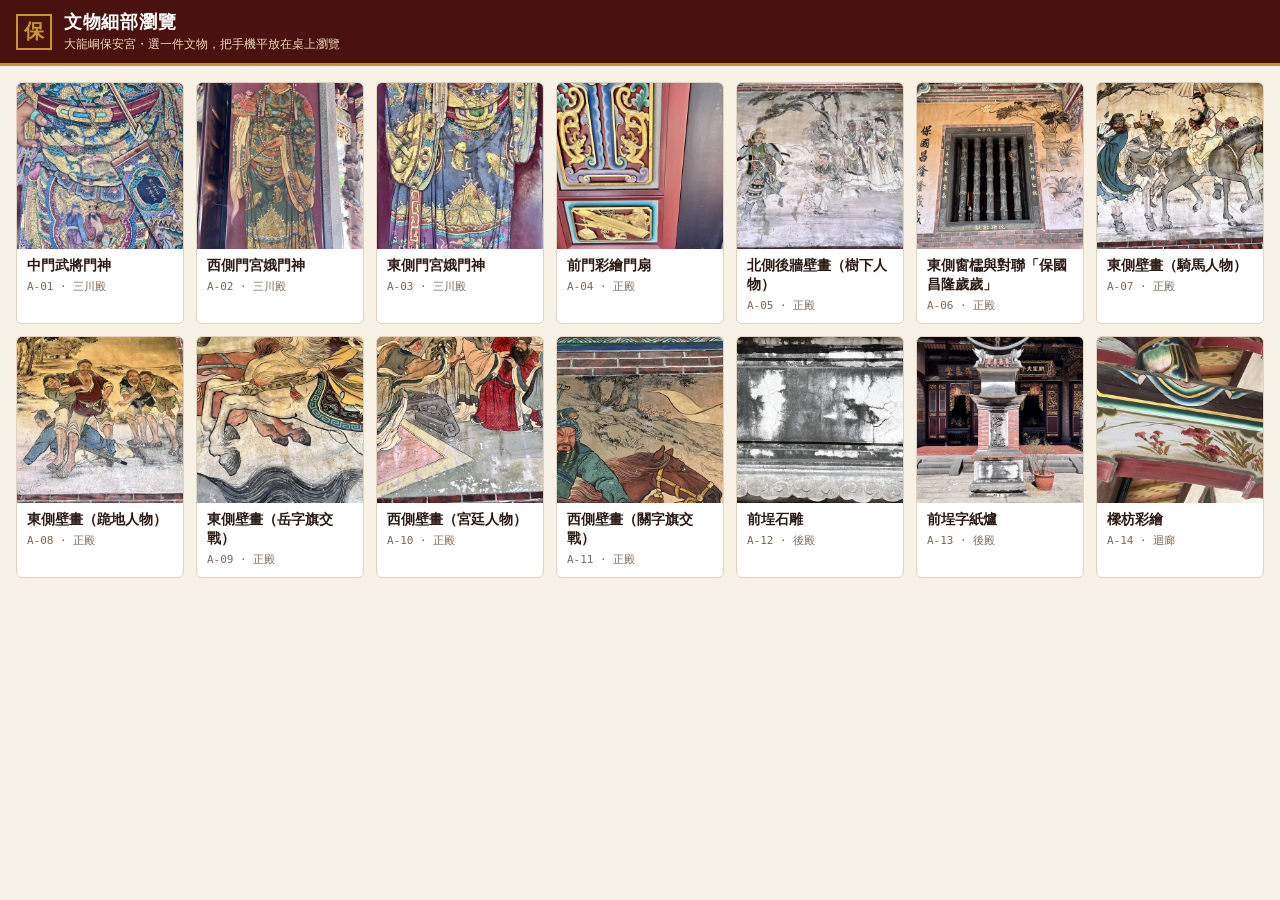
==== index.html @ f92fbed8 "新增文物細部瀏覽靜態頁 選 14 件文物之一，手機平放桌面後以螢幕當窗口瀏覽原圖細部： 滑動手機移動視窗、轉動時圖固定在桌面、拿起暫停追蹤，並支援拖曳與縮放。  Co-Authored-By: Cla" ====
<!doctype html>
<html lang="zh-Hant">
<head>
  <meta charset="utf-8" />
  <meta name="viewport" content="width=device-width, initial-scale=1, maximum-scale=1, user-scalable=no, viewport-fit=cover" />
  <meta name="theme-color" content="#4a120e" />
  <title>保安宮文物細部瀏覽</title>
  <link rel="stylesheet" href="window.css" />
</head>
<body>
  <!-- 1. 選文物 -->
  <section id="gallery" class="screen on" aria-labelledby="gallery-title">
    <header class="bar">
      <span class="mark serif">保</span>
      <div><h1 id="gallery-title" class="serif">文物細部瀏覽</h1><small>大龍峒保安宮・選一件文物，把手機平放在桌上瀏覽</small></div>
    </header>
    <div id="grid" class="grid" role="list"></div>
  </section>

  <!-- 2. 提示平放 -->
  <section id="prepare" class="screen" aria-labelledby="prepare-title">
    <header class="bar">
      <button class="back" data-back aria-label="返回文物清單">‹</button>
      <div><h1 id="prepare-title" class="serif"></h1><small id="prepare-sub"></small></div>
    </header>
    <div class="prepare-body">
      <img id="prepare-thumb" class="prepare-thumb" alt="" />
      <div class="hint">
        <div class="table" aria-hidden="true"><div class="phone"><i></i></div></div>
        <h2 class="serif" id="hint-title">把手機螢幕朝上，平放在桌面</h2>
        <p id="hint-text">放平之後，整張圖就像鋪在桌上。在桌面上滑動、轉動手機，螢幕就是看圖的窗口。</p>
        <div class="level" aria-hidden="true"><span id="bubble"></span></div>
        <p class="tilt mono" id="tilt-read">—</p>
        <div class="load"><span id="load-bar"></span></div>
        <p class="load-text mono" id="load-text">載入原圖…</p>
      </div>
      <div class="actions">
        <button class="btn primary" id="start">開始偵測</button>
        <button class="btn" id="manual">不用感測器，直接拖曳瀏覽</button>
      </div>
    </div>
  </section>

  <!-- 3. 平放瀏覽 -->
  <section id="viewer" class="screen viewer" aria-label="文物細部檢視">
    <canvas id="canvas"></canvas>
    <div class="hud top">
      <button class="back light" data-back aria-label="返回文物清單">‹</button>
      <div class="hud-title"><b class="serif" id="view-title"></b><small class="mono" id="view-sub"></small></div>
      <canvas id="minimap" class="minimap" aria-label="全圖位置"></canvas>
    </div>
    <div class="hud bottom">
      <span class="state mono" id="state">—</span>
      <div class="seg" role="group" aria-label="縮放">
        <button data-zoom="0.5">½×</button><button data-zoom="1" class="on">1:1</button><button data-zoom="2">2×</button>
      </div>
      <button class="btn sm" id="recenter">回中心</button>
      <button class="btn sm" id="settings-btn" aria-expanded="false">設定</button>
    </div>
    <div class="settings" id="settings" hidden>
      <label>移動靈敏度 <input id="gain" type="range" min="0.4" max="2.5" step="0.1" value="1" /><span class="mono" id="gain-read">1.0×</span></label>
      <label><input id="follow-rotate" type="checkbox" checked /> 轉動手機時圖跟著桌面固定</label>
      <label><input id="invert" type="checkbox" /> 移動方向反轉</label>
      <label><input id="invert-rotate" type="checkbox" /> 轉動方向反轉</label>
      <button class="btn sm" id="recalibrate">重新校準（保持不動 1 秒）</button>
    </div>
    <div class="lifted" id="lifted" hidden>
      <div class="table small" aria-hidden="true"><div class="phone"><i></i></div></div>
      <b class="serif">放回桌面以繼續</b><small>拿起時暫停追蹤，仍可用手指拖曳</small>
    </div>
    <div class="toast" id="toast" role="status" hidden></div>
  </section>

  <script src="window.js"></script>
</body>
</html>
---- window.css ----
:root {
  --lacquer: #4a120e;
  --vermilion: #a8261c;
  --gold: #c8962e;
  --paper: #f7f1e6;
  --paper-2: #efe4cf;
  --ink: #2a1a14;
  --muted: #7a6656;
  --line: #e0d2bb;
  --serif: "Noto Serif TC", "Songti TC", "PMingLiU", serif;
  --sans: "Noto Sans TC", "PingFang TC", "Microsoft JhengHei", system-ui, sans-serif;
  --mono: "IBM Plex Mono", ui-monospace, Menlo, Consolas, monospace;
}
* { box-sizing: border-box; }
html, body { margin: 0; height: 100%; background: var(--paper); color: var(--ink); font-family: var(--sans); -webkit-tap-highlight-color: transparent; }
body { overscroll-behavior: none; }
button { font: inherit; color: inherit; cursor: pointer; }
.serif { font-family: var(--serif); }
.mono { font-family: var(--mono); }

.screen { display: none; min-height: 100%; }
.screen.on { display: flex; flex-direction: column; }

.bar { position: sticky; top: 0; z-index: 2; display: flex; align-items: center; gap: 12px; padding: calc(10px + env(safe-area-inset-top)) 16px 10px; background: var(--lacquer); color: #fff; border-bottom: 3px solid var(--gold); }
.bar h1 { margin: 0; font-size: 18px; font-weight: 900; letter-spacing: .04em; }
.bar small { display: block; margin-top: 2px; font-size: 12px; color: #e9d6b8; }
.mark { display: grid; place-items: center; width: 36px; height: 36px; flex: none; border: 2px solid var(--gold); color: var(--gold); font-size: 20px; font-weight: 900; }
.back { width: 36px; height: 36px; flex: none; border: 1px solid rgba(255,255,255,.35); background: transparent; color: #fff; font-size: 24px; line-height: 1; border-radius: 4px; }

.grid { display: grid; grid-template-columns: repeat(auto-fill, minmax(150px, 1fr)); gap: 12px; padding: 16px; padding-bottom: calc(16px + env(safe-area-inset-bottom)); }
.card { display: flex; flex-direction: column; padding: 0; overflow: hidden; text-align: left; background: #fff; border: 1px solid var(--line); border-radius: 6px; }
.card:active, .card:focus-visible { border-color: var(--vermilion); outline: 2px solid var(--vermilion); outline-offset: 1px; }
.card img { width: 100%; aspect-ratio: 1; object-fit: cover; background: var(--paper-2); }
.card span { padding: 8px 10px 10px; }
.card b { display: block; font-family: var(--serif); font-size: 14px; line-height: 1.35; }
.card small { display: block; margin-top: 3px; color: var(--muted); font-family: var(--mono); font-size: 11px; }

.prepare-body { flex: 1; display: flex; flex-direction: column; align-items: center; gap: 14px; padding: 16px; padding-bottom: calc(16px + env(safe-area-inset-bottom)); }
.prepare-thumb { width: min(220px, 60vw); max-height: 30vh; object-fit: contain; border: 1px solid var(--line); background: #fff; }
.hint { width: 100%; max-width: 420px; text-align: center; }
.hint h2 { margin: 10px 0 6px; font-size: 18px; }
.hint p { margin: 0; font-size: 13px; line-height: 1.6; color: var(--muted); }
.hint.ready h2 { color: #2f7a3a; }

.table { position: relative; width: 150px; height: 64px; margin: 0 auto; perspective: 300px; }
.table::after { content: ""; position: absolute; left: 0; right: 0; bottom: 6px; height: 34px; background: linear-gradient(#d9c39d, #b99a6a); transform: rotateX(58deg); border-radius: 4px; }
.phone { position: absolute; left: 50%; bottom: 18px; z-index: 1; width: 30px; height: 54px; margin-left: -15px; border: 3px solid var(--lacquer); border-radius: 6px; background: #fff; transform-origin: 50% 100%; animation: lay 2.6s ease-in-out infinite; }
.phone i { position: absolute; inset: 5px 3px; background: linear-gradient(135deg, var(--gold), var(--vermilion)); opacity: .55; }
@keyframes lay { 0%, 20% { transform: rotateX(0deg) translateY(-6px); } 60%, 100% { transform: rotateX(72deg) translateY(10px); } }
.table.small { transform: scale(.8); }

.level { position: relative; width: 96px; height: 96px; margin: 14px auto 4px; border-radius: 50%; border: 2px solid var(--line); background: radial-gradient(circle, #fff 0 13px, transparent 14px), radial-gradient(circle, transparent 0 13px, var(--line) 14px 15px, transparent 16px), var(--paper-2); }
.level span { position: absolute; left: 50%; top: 50%; width: 22px; height: 22px; margin: -11px; border-radius: 50%; background: var(--vermilion); box-shadow: 0 0 0 3px rgba(168,38,28,.18); transition: background .2s; }
.hint.ready .level span { background: #2f7a3a; box-shadow: 0 0 0 3px rgba(47,122,58,.2); }
.tilt { font-size: 11px !important; }
.load { height: 4px; margin: 14px auto 4px; max-width: 260px; background: var(--line); border-radius: 2px; overflow: hidden; }
.load span { display: block; width: 0; height: 100%; background: var(--gold); transition: width .2s; }
.load-text { font-size: 11px !important; }

.actions { display: flex; flex-direction: column; gap: 8px; width: 100%; max-width: 320px; margin-top: auto; }
.btn { min-height: 44px; padding: 0 16px; border: 1px solid var(--line); background: #fff; border-radius: 4px; font-size: 15px; }
.btn.primary { background: var(--vermilion); border-color: var(--vermilion); color: #fff; font-weight: 700; }
.btn.sm { min-height: 36px; padding: 0 12px; font-size: 13px; }
.btn:disabled { opacity: .5; cursor: default; }

.viewer.on { position: fixed; inset: 0; display: block; background: #1b0f0b; touch-action: none; }
#canvas { position: absolute; inset: 0; width: 100%; height: 100%; touch-action: none; }
.hud { position: absolute; left: 0; right: 0; z-index: 2; display: flex; align-items: center; gap: 8px; padding: 8px 12px; pointer-events: none; }
.hud > * { pointer-events: auto; }
.hud.top { top: 0; padding-top: calc(8px + env(safe-area-inset-top)); background: linear-gradient(rgba(27,15,11,.78), rgba(27,15,11,0)); color: #fff; align-items: flex-start; }
.hud.bottom { bottom: 0; padding-bottom: calc(10px + env(safe-area-inset-bottom)); background: linear-gradient(rgba(27,15,11,0), rgba(27,15,11,.8)); color: #fff; flex-wrap: wrap; }
.back.light { background: rgba(0,0,0,.25); }
.hud-title { flex: 1; min-width: 0; }
.hud-title b { display: block; font-size: 15px; white-space: nowrap; overflow: hidden; text-overflow: ellipsis; }
.hud-title small { font-size: 11px; color: #e9d6b8; }
.minimap { width: 84px; height: 84px; flex: none; border: 1px solid rgba(255,255,255,.5); background: rgba(0,0,0,.3); border-radius: 4px; }
.state { flex: 1 0 100%; font-size: 11px; color: #f3e3c8; text-shadow: 0 1px 2px #000, 0 0 6px rgba(0,0,0,.8); }
.seg { display: inline-flex; border: 1px solid rgba(255,255,255,.4); border-radius: 4px; overflow: hidden; }
.seg button { min-width: 44px; min-height: 36px; border: 0; background: rgba(0,0,0,.25); color: #fff; font-size: 13px; }
.seg button.on { background: var(--vermilion); }
.hud .btn.sm { background: rgba(0,0,0,.25); border-color: rgba(255,255,255,.4); color: #fff; }

.settings { position: absolute; right: 12px; bottom: calc(96px + env(safe-area-inset-bottom)); z-index: 3; display: flex; flex-direction: column; gap: 12px; width: min(300px, calc(100% - 24px)); padding: 14px; background: var(--paper); border: 1px solid var(--line); border-radius: 6px; font-size: 13px; box-shadow: 0 8px 24px rgba(0,0,0,.3); }
.settings label { display: flex; align-items: center; gap: 8px; }
.settings input[type=range] { flex: 1; accent-color: var(--vermilion); }
.settings input[type=checkbox] { width: 18px; height: 18px; accent-color: var(--vermilion); }

.lifted { position: absolute; inset: 0; z-index: 4; display: flex; flex-direction: column; align-items: center; justify-content: center; gap: 6px; background: rgba(27,15,11,.55); color: #fff; text-align: center; pointer-events: none; }
.lifted b { font-size: 18px; }
.lifted small { font-size: 12px; color: #e9d6b8; }
.lifted .phone { border-color: #fff; }
.lifted[hidden], .settings[hidden], .toast[hidden] { display: none; }

.toast { position: absolute; left: 50%; top: calc(76px + env(safe-area-inset-top)); z-index: 5; transform: translateX(-50%); max-width: calc(100% - 32px); padding: 8px 14px; background: var(--paper); color: var(--ink); border-left: 3px solid var(--gold); border-radius: 4px; font-size: 13px; box-shadow: 0 4px 14px rgba(0,0,0,.3); }

@media (prefers-reduced-motion: reduce) { .phone { animation: none; transform: rotateX(72deg) translateY(10px); } }
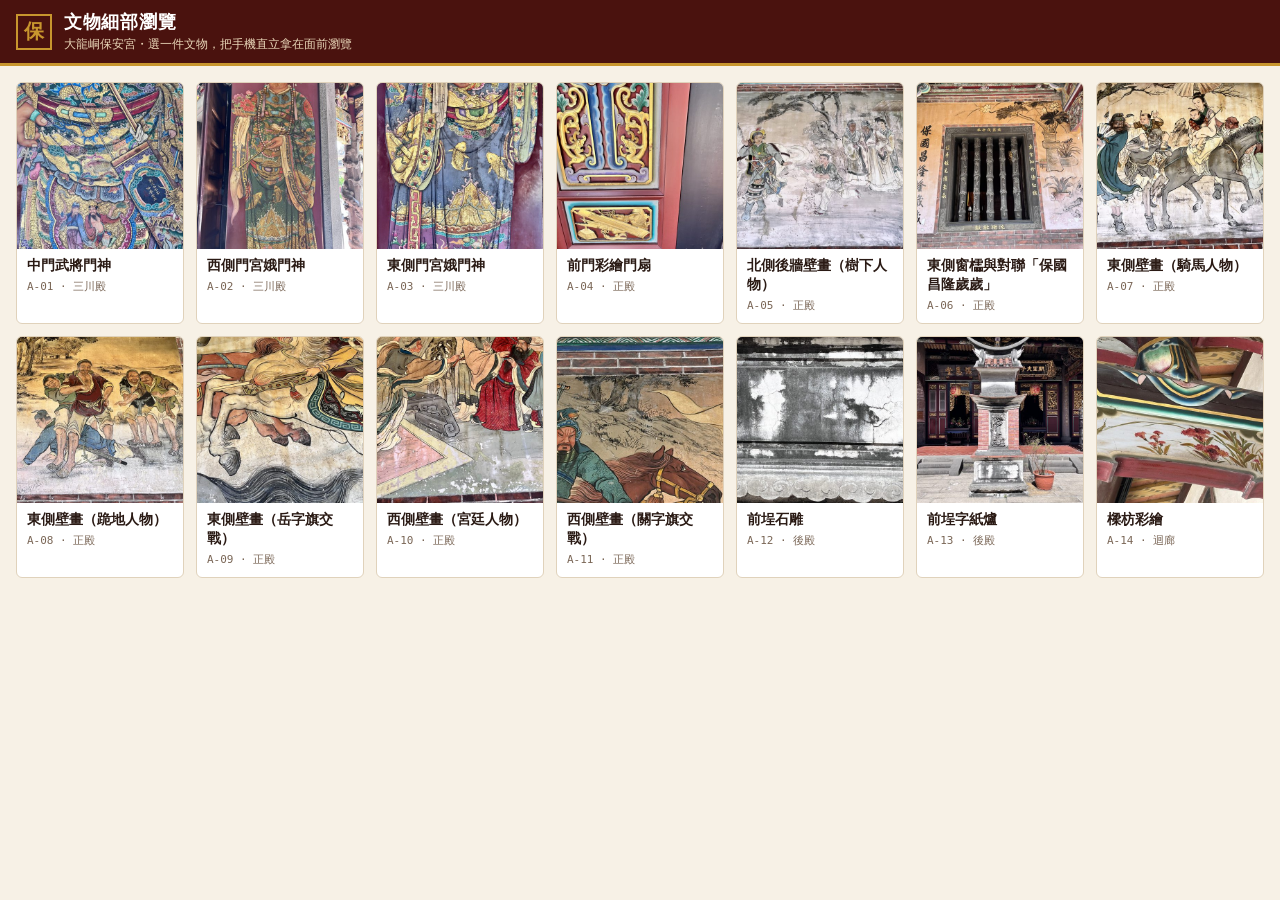
==== commit 4575261f: "改為直立瀏覽：轉動與仰俯手機移動視窗 - 不再平放桌面，改為直立拿在面前，像隔著手機看牆上的壁畫 - 左右轉、上下仰俯以陀螺儀方向計算，不再積分加速度，消除方向相反與停手後飄移 - 手機歪斜時以重力方" ====
--- a/index.html
+++ b/index.html
@@ -12,12 +12,12 @@
   <section id="gallery" class="screen on" aria-labelledby="gallery-title">
     <header class="bar">
       <span class="mark serif">保</span>
-      <div><h1 id="gallery-title" class="serif">文物細部瀏覽</h1><small>大龍峒保安宮・選一件文物，把手機平放在桌上瀏覽</small></div>
+      <div><h1 id="gallery-title" class="serif">文物細部瀏覽</h1><small>大龍峒保安宮・選一件文物，把手機直立拿在面前瀏覽</small></div>
     </header>
     <div id="grid" class="grid" role="list"></div>
   </section>
 
-  <!-- 2. 提示平放 -->
+  <!-- 2. 提示直立 -->
   <section id="prepare" class="screen" aria-labelledby="prepare-title">
     <header class="bar">
       <button class="back" data-back aria-label="返回文物清單">‹</button>
@@ -26,9 +26,9 @@
     <div class="prepare-body">
       <img id="prepare-thumb" class="prepare-thumb" alt="" />
       <div class="hint">
-        <div class="table" aria-hidden="true"><div class="phone"><i></i></div></div>
-        <h2 class="serif" id="hint-title">把手機螢幕朝上，平放在桌面</h2>
-        <p id="hint-text">放平之後，整張圖就像鋪在桌上。在桌面上滑動、轉動手機，螢幕就是看圖的窗口。</p>
+        <div class="stage" aria-hidden="true"><div class="phone"><i></i></div></div>
+        <h2 class="serif" id="hint-title">把手機直立拿在面前</h2>
+        <p id="hint-text">像隔著手機看牆上的壁畫。左右轉動、上下仰俯手機，螢幕就是看圖的窗口。</p>
         <div class="level" aria-hidden="true"><span id="bubble"></span></div>
         <p class="tilt mono" id="tilt-read">—</p>
         <div class="load"><span id="load-bar"></span></div>
@@ -41,7 +41,7 @@
     </div>
   </section>
 
-  <!-- 3. 平放瀏覽 -->
+  <!-- 3. 直立瀏覽 -->
   <section id="viewer" class="screen viewer" aria-label="文物細部檢視">
     <canvas id="canvas"></canvas>
     <div class="hud top">
@@ -58,15 +58,13 @@
       <button class="btn sm" id="settings-btn" aria-expanded="false">設定</button>
     </div>
     <div class="settings" id="settings" hidden>
-      <label>移動靈敏度 <input id="gain" type="range" min="0.4" max="2.5" step="0.1" value="1" /><span class="mono" id="gain-read">1.0×</span></label>
-      <label><input id="follow-rotate" type="checkbox" checked /> 轉動手機時圖跟著桌面固定</label>
+      <label>轉動靈敏度 <input id="gain" type="range" min="0.4" max="2.5" step="0.1" value="1" /><span class="mono" id="gain-read">1.0×</span></label>
+      <label><input id="follow-rotate" type="checkbox" checked /> 手機歪斜時圖保持正立</label>
       <label><input id="invert" type="checkbox" /> 移動方向反轉</label>
-      <label><input id="invert-rotate" type="checkbox" /> 轉動方向反轉</label>
-      <button class="btn sm" id="recalibrate">重新校準（保持不動 1 秒）</button>
     </div>
     <div class="lifted" id="lifted" hidden>
-      <div class="table small" aria-hidden="true"><div class="phone"><i></i></div></div>
-      <b class="serif">放回桌面以繼續</b><small>拿起時暫停追蹤，仍可用手指拖曳</small>
+      <div class="stage small" aria-hidden="true"><div class="phone"><i></i></div></div>
+      <b class="serif">把手機拿直以繼續</b><small>手機太平時暫停追蹤，仍可用手指拖曳</small>
     </div>
     <div class="toast" id="toast" role="status" hidden></div>
   </section>
--- a/window.css
+++ b/window.css
@@ -42,12 +42,12 @@
 .hint p { margin: 0; font-size: 13px; line-height: 1.6; color: var(--muted); }
 .hint.ready h2 { color: #2f7a3a; }
 
-.table { position: relative; width: 150px; height: 64px; margin: 0 auto; perspective: 300px; }
-.table::after { content: ""; position: absolute; left: 0; right: 0; bottom: 6px; height: 34px; background: linear-gradient(#d9c39d, #b99a6a); transform: rotateX(58deg); border-radius: 4px; }
-.phone { position: absolute; left: 50%; bottom: 18px; z-index: 1; width: 30px; height: 54px; margin-left: -15px; border: 3px solid var(--lacquer); border-radius: 6px; background: #fff; transform-origin: 50% 100%; animation: lay 2.6s ease-in-out infinite; }
+.stage { position: relative; width: 150px; height: 78px; margin: 0 auto; perspective: 300px; }
+.stage::before { content: ""; position: absolute; left: 22px; right: 22px; top: 0; bottom: 10px; border: 3px solid var(--gold); background: linear-gradient(135deg, #e8d5b0, #c9a679); opacity: .6; }
+.phone { position: absolute; left: 50%; bottom: 4px; z-index: 1; width: 30px; height: 54px; margin-left: -15px; border: 3px solid var(--lacquer); border-radius: 6px; background: #fff; transform-origin: 50% 100%; animation: stand 2.6s ease-in-out infinite; }
 .phone i { position: absolute; inset: 5px 3px; background: linear-gradient(135deg, var(--gold), var(--vermilion)); opacity: .55; }
-@keyframes lay { 0%, 20% { transform: rotateX(0deg) translateY(-6px); } 60%, 100% { transform: rotateX(72deg) translateY(10px); } }
-.table.small { transform: scale(.8); }
+@keyframes stand { 0%, 20% { transform: rotateX(70deg); } 60%, 100% { transform: rotateX(0deg); } }
+.stage.small { transform: scale(.8); }
 
 .level { position: relative; width: 96px; height: 96px; margin: 14px auto 4px; border-radius: 50%; border: 2px solid var(--line); background: radial-gradient(circle, #fff 0 13px, transparent 14px), radial-gradient(circle, transparent 0 13px, var(--line) 14px 15px, transparent 16px), var(--paper-2); }
 .level span { position: absolute; left: 50%; top: 50%; width: 22px; height: 22px; margin: -11px; border-radius: 50%; background: var(--vermilion); box-shadow: 0 0 0 3px rgba(168,38,28,.18); transition: background .2s; }
@@ -93,4 +93,4 @@
 
 .toast { position: absolute; left: 50%; top: calc(76px + env(safe-area-inset-top)); z-index: 5; transform: translateX(-50%); max-width: calc(100% - 32px); padding: 8px 14px; background: var(--paper); color: var(--ink); border-left: 3px solid var(--gold); border-radius: 4px; font-size: 13px; box-shadow: 0 4px 14px rgba(0,0,0,.3); }
 
-@media (prefers-reduced-motion: reduce) { .phone { animation: none; transform: rotateX(72deg) translateY(10px); } }
+@media (prefers-reduced-motion: reduce) { .phone { animation: none; transform: none; } }
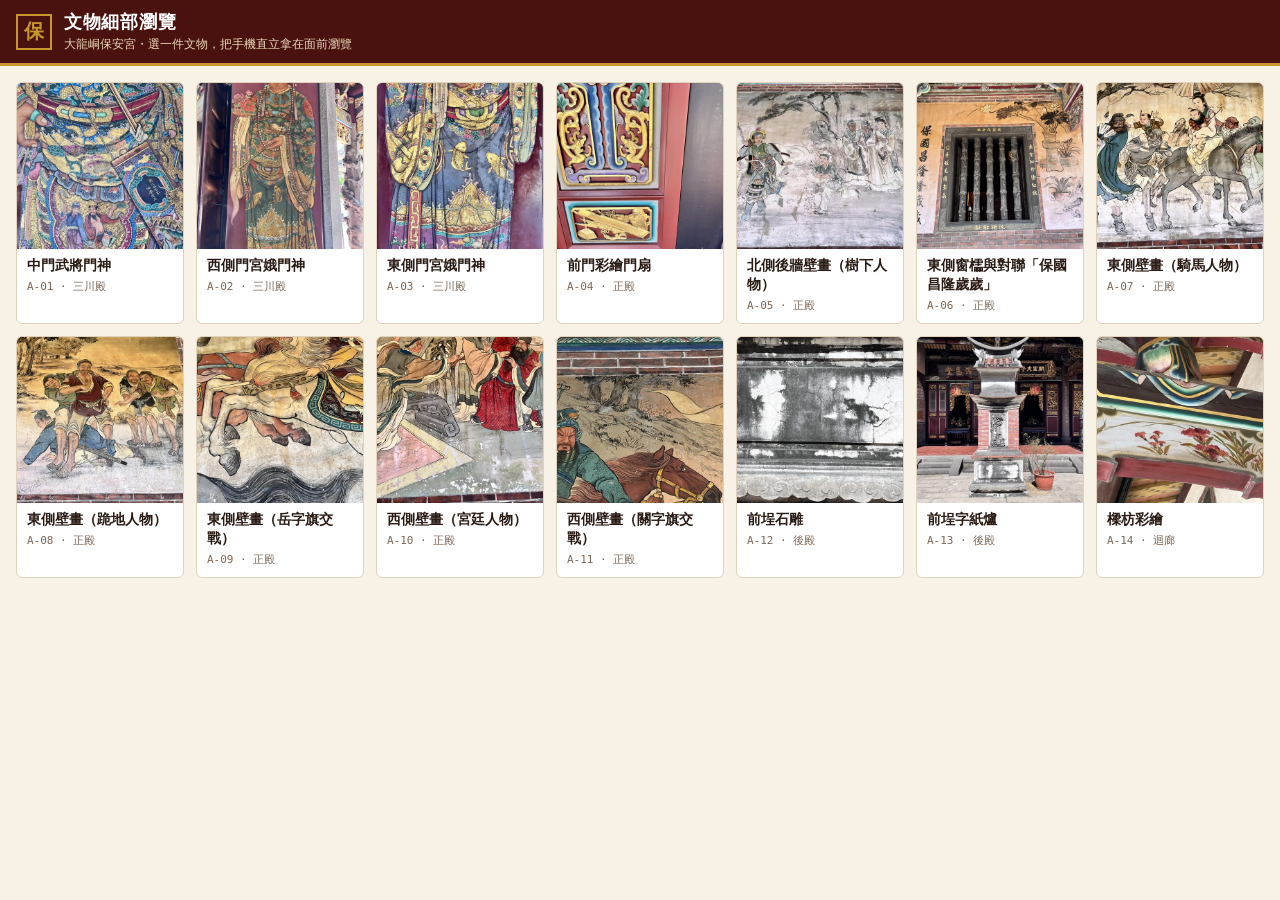
==== commit 1223a898: "新增病害標註疊圖：可切換類別並緩慢閃爍 Co-Authored-By: Claude Opus 5.5 <noreply@anthropic.com>" ====
--- a/index.html
+++ b/index.html
@@ -51,6 +51,7 @@
     </div>
     <div class="hud bottom">
       <span class="state mono" id="state">—</span>
+      <div class="seg masks" id="mask-group" role="radiogroup" aria-label="病害標註" hidden></div>
       <div class="seg" role="group" aria-label="縮放">
         <button data-zoom="0.5">½×</button><button data-zoom="1" class="on">1:1</button><button data-zoom="2">2×</button>
       </div>
--- a/window.css
+++ b/window.css
@@ -78,6 +78,14 @@
 .seg { display: inline-flex; border: 1px solid rgba(255,255,255,.4); border-radius: 4px; overflow: hidden; }
 .seg button { min-width: 44px; min-height: 36px; border: 0; background: rgba(0,0,0,.25); color: #fff; font-size: 13px; }
 .seg button.on { background: var(--vermilion); }
+.seg.masks { flex: 1 0 100%; max-width: max-content; }
+.seg.masks label { position: relative; display: inline-flex; align-items: center; gap: 5px; min-height: 36px; padding: 0 10px; background: rgba(0,0,0,.25); color: #fff; font-size: 13px; cursor: pointer; }
+.seg.masks label + label { border-left: 1px solid rgba(255,255,255,.2); }
+.seg.masks input { position: absolute; opacity: 0; pointer-events: none; }
+.seg.masks label:has(input:checked) { background: var(--vermilion); }
+.seg.masks label:has(input:focus-visible) { outline: 2px solid var(--gold); outline-offset: -2px; }
+.seg.masks i { width: 9px; height: 9px; border-radius: 50%; background: var(--c); box-shadow: 0 0 0 1px rgba(255,255,255,.6); }
+.seg.masks[hidden] { display: none; }
 .hud .btn.sm { background: rgba(0,0,0,.25); border-color: rgba(255,255,255,.4); color: #fff; }
 
 .settings { position: absolute; right: 12px; bottom: calc(96px + env(safe-area-inset-bottom)); z-index: 3; display: flex; flex-direction: column; gap: 12px; width: min(300px, calc(100% - 24px)); padding: 14px; background: var(--paper); border: 1px solid var(--line); border-radius: 6px; font-size: 13px; box-shadow: 0 8px 24px rgba(0,0,0,.3); }
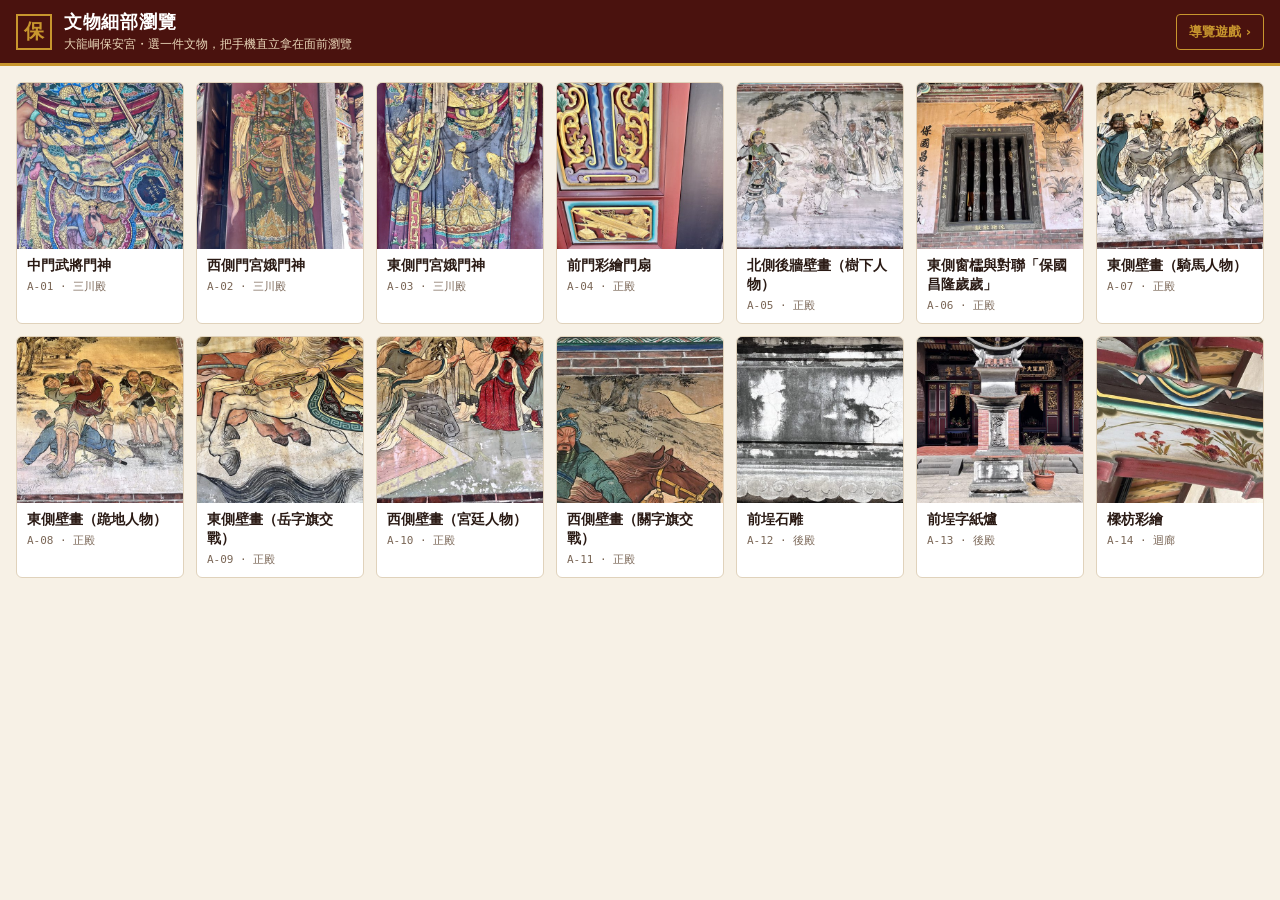
==== commit 2e1bc251: "新增導覽遊戲分頁（game/），文物清單右上角可進入 遊戲由 baoan-temple-3d 的 game/spot-diff 分支（8c35fa6）以 npm run build:game 建置。 " ====
--- a/index.html
+++ b/index.html
@@ -13,6 +13,7 @@
     <header class="bar">
       <span class="mark serif">保</span>
       <div><h1 id="gallery-title" class="serif">文物細部瀏覽</h1><small>大龍峒保安宮・選一件文物，把手機直立拿在面前瀏覽</small></div>
+      <a class="to-game" href="game/">導覽遊戲 ›</a>
     </header>
     <div id="grid" class="grid" role="list"></div>
   </section>
--- a/window.css
+++ b/window.css
@@ -25,6 +25,8 @@
 .bar h1 { margin: 0; font-size: 18px; font-weight: 900; letter-spacing: .04em; }
 .bar small { display: block; margin-top: 2px; font-size: 12px; color: #e9d6b8; }
 .mark { display: grid; place-items: center; width: 36px; height: 36px; flex: none; border: 2px solid var(--gold); color: var(--gold); font-size: 20px; font-weight: 900; }
+.to-game { margin-left: auto; flex: none; display: inline-flex; align-items: center; min-height: 36px; padding: 0 12px; border: 1px solid var(--gold); border-radius: 4px; color: var(--gold); font-size: 13px; font-weight: 700; text-decoration: none; white-space: nowrap; }
+.to-game:active, .to-game:focus-visible { background: rgba(200,150,46,.15); outline: none; }
 .back { width: 36px; height: 36px; flex: none; border: 1px solid rgba(255,255,255,.35); background: transparent; color: #fff; font-size: 24px; line-height: 1; border-radius: 4px; }
 
 .grid { display: grid; grid-template-columns: repeat(auto-fill, minmax(150px, 1fr)); gap: 12px; padding: 16px; padding-bottom: calc(16px + env(safe-area-inset-bottom)); }
